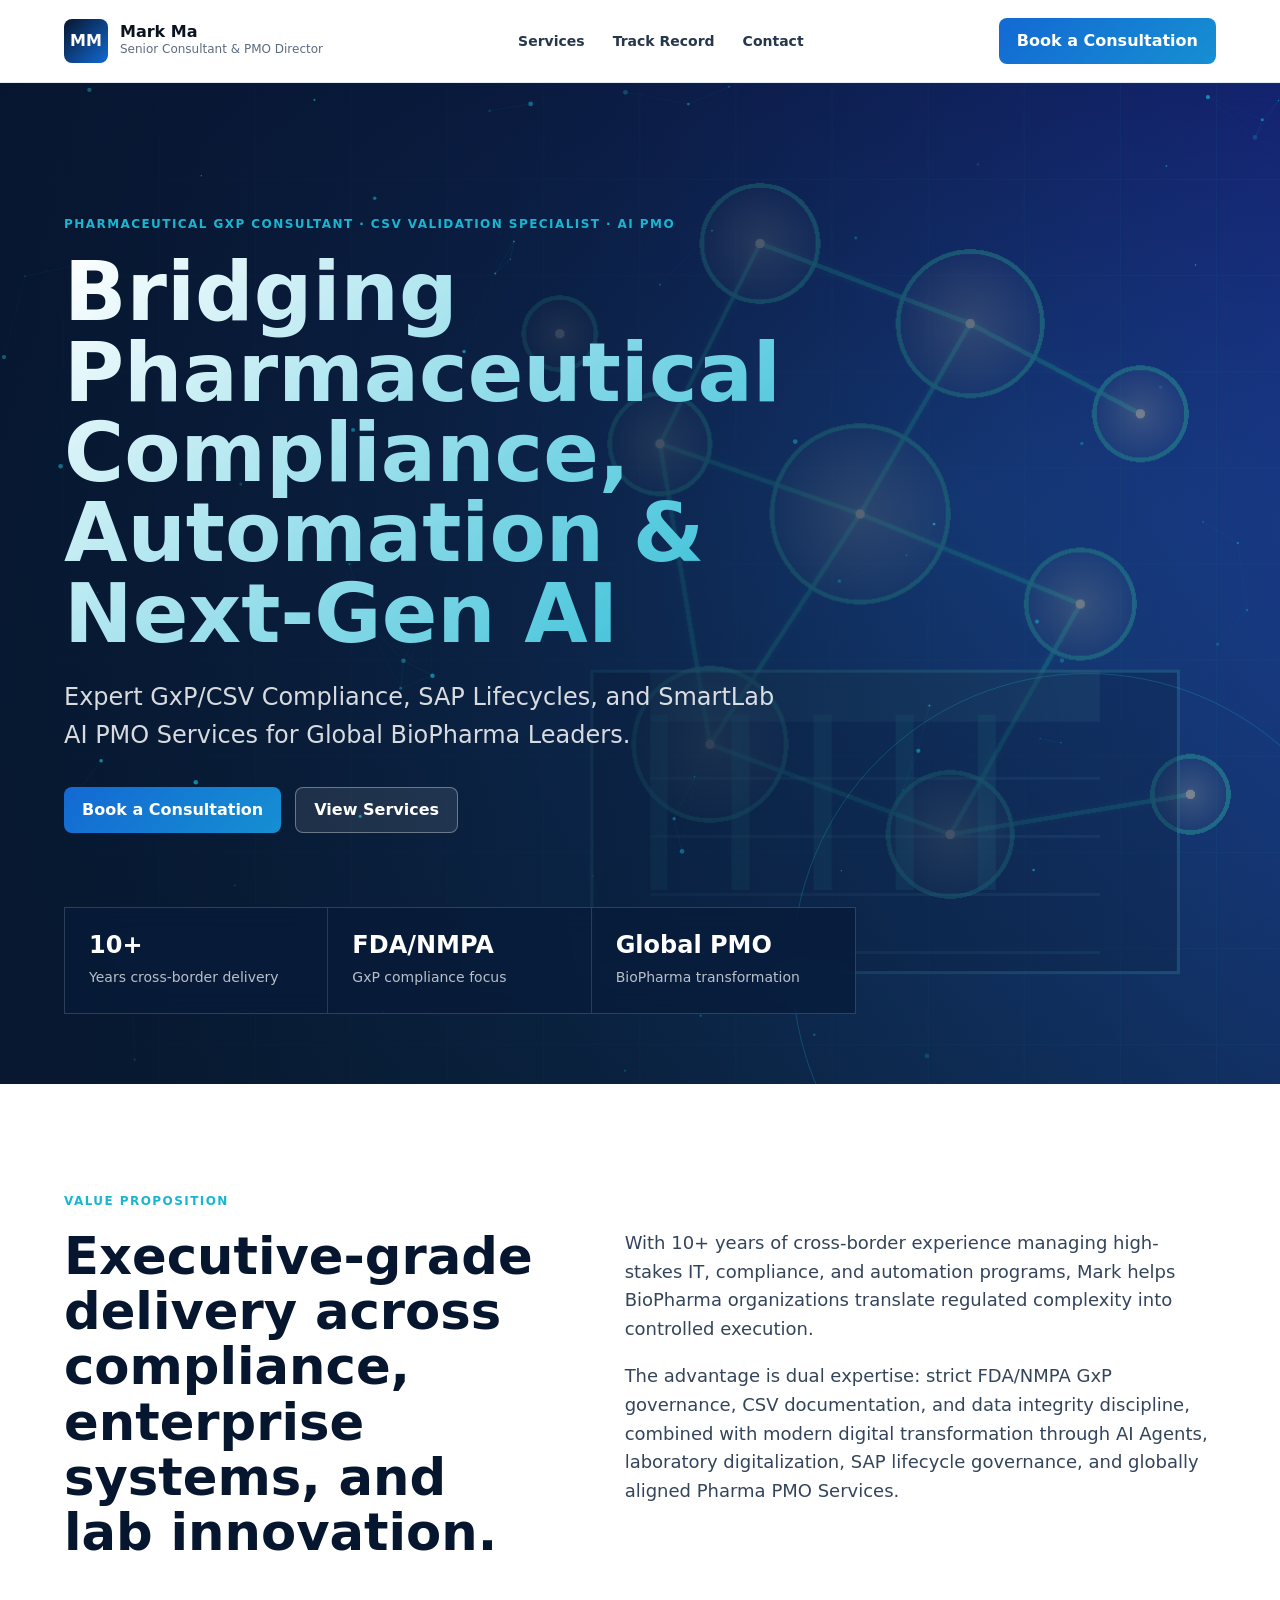
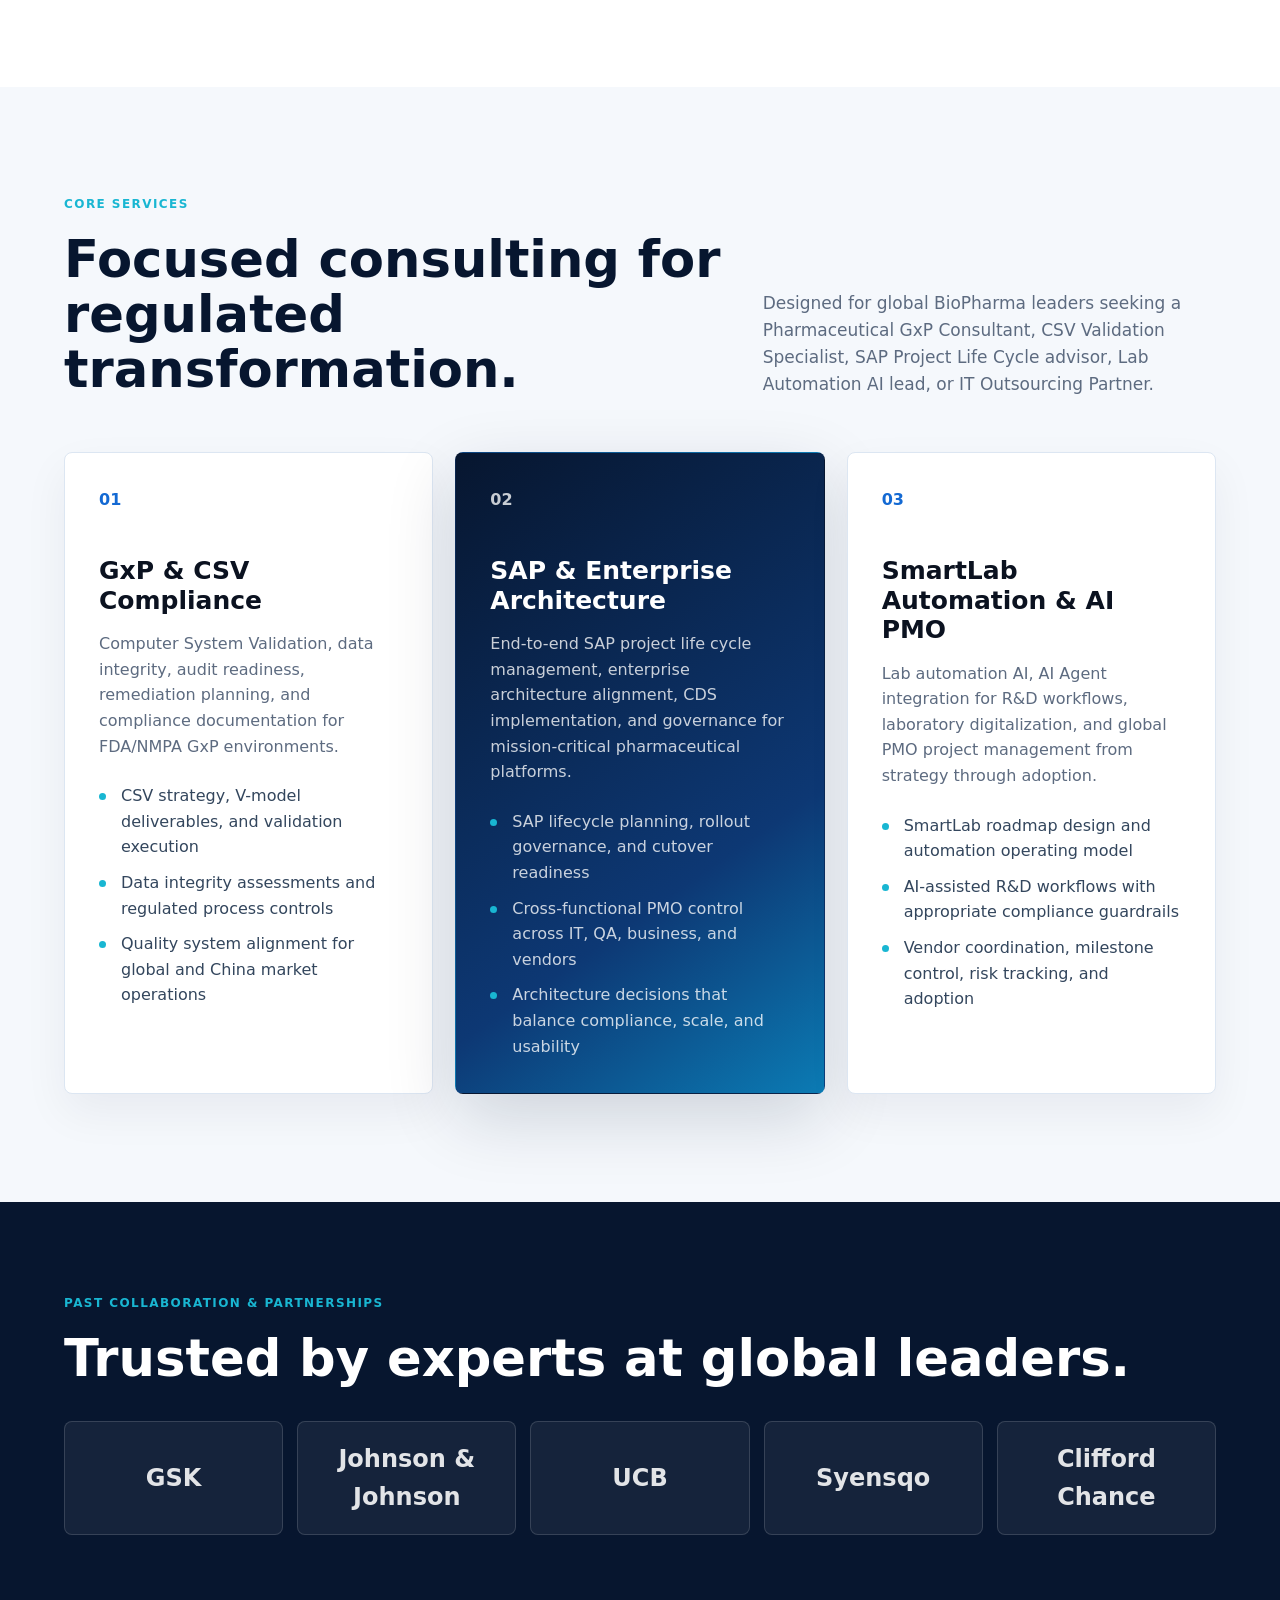
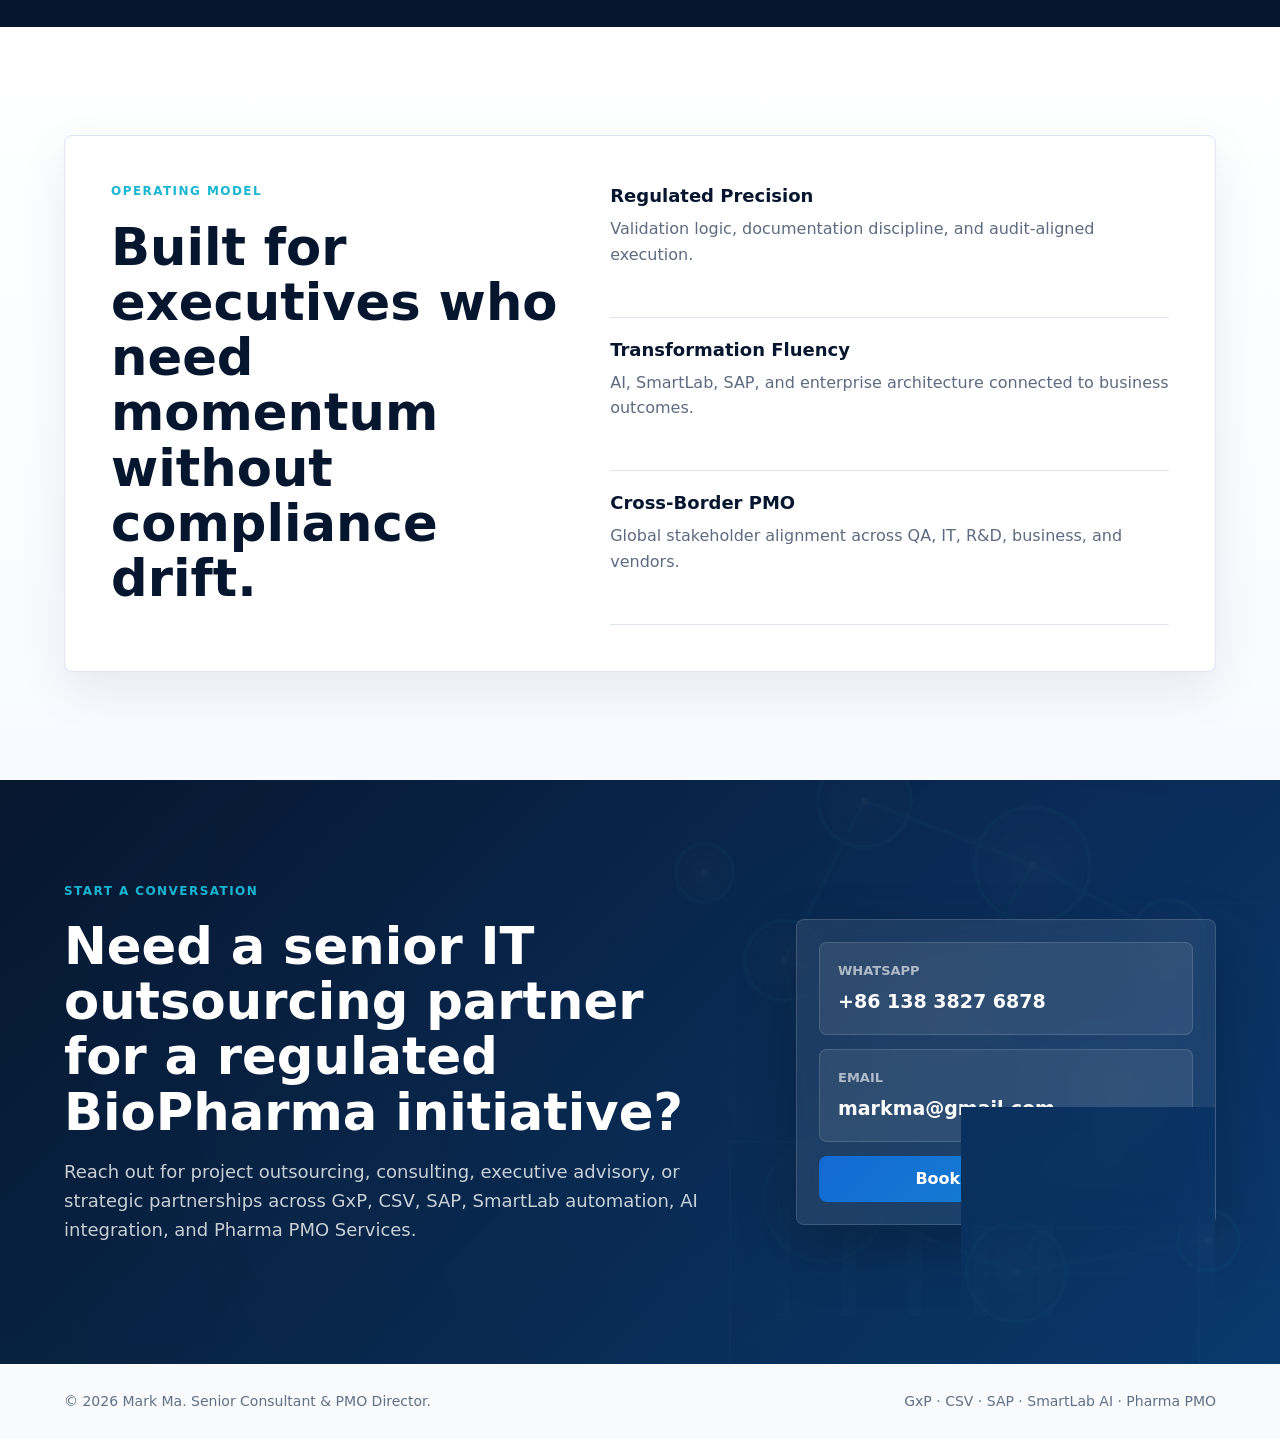
==== index.html @ 42991447 "Initial commit: Mark Ma portfolio site with animations and SEO" ====
<!doctype html>
<html lang="en">
  <head>
    <meta charset="utf-8" />
    <meta name="viewport" content="width=device-width, initial-scale=1" />
    <title>Senior Pharmaceutical GxP Consultant | CSV, SAP Lifecycle & Lab Automation AI PMO</title>
    <meta
      name="description"
      content="Premium consulting for global BioPharma leaders: Pharmaceutical GxP Consultant, CSV Validation Specialist, SAP Project Life Cycle, Lab Automation AI, Pharma PMO Services, and IT Outsourcing Partner."
    />
    <meta
      name="keywords"
      content="Pharmaceutical GxP Consultant, CSV Validation Specialist, SAP Project Life Cycle, Lab Automation AI, Pharma PMO Services, IT Outsourcing Partner, Computer System Validation, FDA GxP, NMPA GxP, SmartLab AI, SAP lifecycle management"
    />
    <meta name="author" content="Mark Ma" />
    <meta name="robots" content="index, follow, max-image-preview:large" />
    <meta property="og:type" content="website" />
    <meta property="og:title" content="Mark Ma | Senior Pharmaceutical GxP Consultant & PMO Director" />
    <meta
      property="og:description"
      content="Expert GxP/CSV Compliance, SAP Lifecycles, and SmartLab AI PMO Services for Global BioPharma Leaders."
    />
    <meta property="og:image" content="/assets/hero-lab.png" />
    <meta property="og:url" content="https://mark-ma-portfolio.vercel.app/" />
    <meta property="og:site_name" content="Mark Ma Consulting" />
    <meta property="og:locale" content="en_US" />
    <meta name="twitter:card" content="summary_large_image" />
    <meta name="twitter:title" content="Mark Ma | Senior Pharmaceutical GxP Consultant" />
    <meta name="twitter:description" content="Expert GxP/CSV Compliance, SAP Lifecycles, and SmartLab AI PMO Services." />
    <meta name="twitter:image" content="/assets/hero-lab.png" />
    <meta name="theme-color" content="#07162f" />
    <meta name="geo.region" content="CN-GD" />
    <meta name="geo.placename" content="Shenzhen" />
    <meta name="geo.position" content="22.5431;114.0579" />
    <meta name="ICBM" content="22.5431, 114.0579" />
    <link rel="canonical" href="https://mark-ma-portfolio.vercel.app/" />
    <link rel="stylesheet" href="/styles.css" />
    <script type="application/ld+json">
      {
        "@context": "https://schema.org",
        "@graph": [
          {
            "@type": "Person",
            "name": "Mark Ma",
            "jobTitle": "Senior Consultant & PMO Director",
            "email": "mailto:markma@gmail.com",
            "telephone": "+8613838276878",
            "address": {
              "@type": "PostalAddress",
              "addressLocality": "Shenzhen",
              "addressRegion": "Guangdong",
              "addressCountry": "CN"
            },
            "knowsAbout": [
              "Pharmaceutical GxP Consultant",
              "CSV Validation Specialist",
              "Computer System Validation",
              "SAP Project Life Cycle",
              "Lab Automation AI",
              "Pharma PMO Services",
              "IT Outsourcing Partner",
              "FDA GxP",
              "NMPA GxP"
            ]
          },
          {
            "@type": "ProfessionalService",
            "name": "Pharma GxP, CSV, SAP Lifecycle and SmartLab AI PMO Consulting",
            "description": "Senior consulting services for global BioPharma organizations requiring GxP/CSV compliance, SAP lifecycle management, laboratory digitalization, AI agent integration, and cross-border PMO delivery.",
            "areaServed": ["Global", "China", "United States", "Europe"],
            "serviceType": [
              "GxP & CSV Compliance",
              "SAP & Enterprise Architecture",
              "SmartLab Automation & AI PMO"
            ],
            "email": "mailto:markma@gmail.com",
            "telephone": "+8613838276878"
          },
          {
            "@type": "FAQPage",
            "mainEntity": [
              {
                "@type": "Question",
                "name": "What consulting services are available for pharmaceutical GxP and CSV projects?",
                "acceptedAnswer": {
                  "@type": "Answer",
                  "text": "Services include Computer System Validation, data integrity review, compliance audit readiness, FDA/NMPA GxP advisory, validation documentation, remediation planning, and PMO delivery."
                }
              },
              {
                "@type": "Question",
                "name": "Can SAP lifecycle and lab automation projects be managed together?",
                "acceptedAnswer": {
                  "@type": "Answer",
                  "text": "Yes. The consulting model connects SAP project life cycle governance, enterprise architecture, CDS implementation, SmartLab automation, AI agents, and global PMO controls."
                }
              }
            ]
          }
        ]
      }
    </script>
  </head>
  <body>
    <header class="site-header" aria-label="Primary navigation">
      <a class="brand" href="#top" aria-label="Mark Ma home">
        <span class="brand-mark">MM</span>
        <span>
          <strong>Mark Ma</strong>
          <small>Senior Consultant & PMO Director</small>
        </span>
      </a>
      <nav>
        <a href="#services">Services</a>
        <a href="#track-record">Track Record</a>
        <a href="#contact">Contact</a>
      </nav>
      <a class="header-cta" href="mailto:markma@gmail.com?subject=Consulting%20Inquiry">Book a Consultation</a>
    </header>

    <main id="top">
      <section class="hero">
        <div class="hero-bg" role="img" aria-label="Digital pharmaceutical compliance and smart lab command center"></div>
        <div class="hero-content">
          <p class="eyebrow">Pharmaceutical GxP Consultant · CSV Validation Specialist · AI PMO</p>
          <h1>Bridging Pharmaceutical Compliance, Automation & Next-Gen AI</h1>
          <p class="hero-subtitle">
            Expert GxP/CSV Compliance, SAP Lifecycles, and SmartLab AI PMO Services for Global BioPharma Leaders.
          </p>
          <div class="hero-actions" aria-label="Primary actions">
            <a class="button primary" href="mailto:markma@gmail.com?subject=Book%20a%20Consultation">Book a Consultation</a>
            <a class="button secondary" href="#services">View Services</a>
          </div>
          <div class="hero-metrics" aria-label="Experience highlights">
            <div><strong>10+</strong><span>Years cross-border delivery</span></div>
            <div><strong>FDA/NMPA</strong><span>GxP compliance focus</span></div>
            <div><strong>Global PMO</strong><span>BioPharma transformation</span></div>
          </div>
        </div>
      </section>

      <section class="section value-section" id="about">
        <div class="section-kicker">Value Proposition</div>
        <div class="split">
          <div>
            <h2>Executive-grade delivery across compliance, enterprise systems, and lab innovation.</h2>
          </div>
          <div class="value-copy">
            <p>
              With 10+ years of cross-border experience managing high-stakes IT, compliance, and automation programs,
              Mark helps BioPharma organizations translate regulated complexity into controlled execution.
            </p>
            <p>
              The advantage is dual expertise: strict FDA/NMPA GxP governance, CSV documentation, and data integrity
              discipline, combined with modern digital transformation through AI Agents, laboratory digitalization,
              SAP lifecycle governance, and globally aligned Pharma PMO Services.
            </p>
          </div>
        </div>
      </section>

      <section class="section services-section" id="services">
        <div class="section-heading">
          <div>
            <div class="section-kicker">Core Services</div>
            <h2>Focused consulting for regulated transformation.</h2>
          </div>
          <p>
            Designed for global BioPharma leaders seeking a Pharmaceutical GxP Consultant, CSV Validation Specialist,
            SAP Project Life Cycle advisor, Lab Automation AI lead, or IT Outsourcing Partner.
          </p>
        </div>
        <div class="service-grid">
          <article class="service-card">
            <span class="service-index">01</span>
            <h3>GxP & CSV Compliance</h3>
            <p>
              Computer System Validation, data integrity, audit readiness, remediation planning, and compliance
              documentation for FDA/NMPA GxP environments.
            </p>
            <ul>
              <li>CSV strategy, V-model deliverables, and validation execution</li>
              <li>Data integrity assessments and regulated process controls</li>
              <li>Quality system alignment for global and China market operations</li>
            </ul>
          </article>
          <article class="service-card accent">
            <span class="service-index">02</span>
            <h3>SAP & Enterprise Architecture</h3>
            <p>
              End-to-end SAP project life cycle management, enterprise architecture alignment, CDS implementation, and
              governance for mission-critical pharmaceutical platforms.
            </p>
            <ul>
              <li>SAP lifecycle planning, rollout governance, and cutover readiness</li>
              <li>Cross-functional PMO control across IT, QA, business, and vendors</li>
              <li>Architecture decisions that balance compliance, scale, and usability</li>
            </ul>
          </article>
          <article class="service-card">
            <span class="service-index">03</span>
            <h3>SmartLab Automation & AI PMO</h3>
            <p>
              Lab automation AI, AI Agent integration for R&D workflows, laboratory digitalization, and global PMO
              project management from strategy through adoption.
            </p>
            <ul>
              <li>SmartLab roadmap design and automation operating model</li>
              <li>AI-assisted R&D workflows with appropriate compliance guardrails</li>
              <li>Vendor coordination, milestone control, risk tracking, and adoption</li>
            </ul>
          </article>
        </div>
      </section>

      <section class="trust-band" id="track-record" aria-label="Past collaboration and partnerships">
        <div class="section-kicker">Past Collaboration & Partnerships</div>
        <h2>Trusted by experts at global leaders.</h2>
        <div class="logo-grid">
          <div class="logo-tile">GSK</div>
          <div class="logo-tile">Johnson & Johnson</div>
          <div class="logo-tile">UCB</div>
          <div class="logo-tile">Syensqo</div>
          <div class="logo-tile">Clifford Chance</div>
        </div>
      </section>

      <section class="section insight-section" aria-label="Consulting model">
        <div class="insight-panel">
          <div>
            <div class="section-kicker">Operating Model</div>
            <h2>Built for executives who need momentum without compliance drift.</h2>
          </div>
          <div class="insight-grid">
            <div>
              <strong>Regulated Precision</strong>
              <span>Validation logic, documentation discipline, and audit-aligned execution.</span>
            </div>
            <div>
              <strong>Transformation Fluency</strong>
              <span>AI, SmartLab, SAP, and enterprise architecture connected to business outcomes.</span>
            </div>
            <div>
              <strong>Cross-Border PMO</strong>
              <span>Global stakeholder alignment across QA, IT, R&D, business, and vendors.</span>
            </div>
          </div>
        </div>
      </section>

      <section class="contact-section" id="contact">
        <div>
          <div class="section-kicker">Start a Conversation</div>
          <h2>Need a senior IT outsourcing partner for a regulated BioPharma initiative?</h2>
          <p>
            Reach out for project outsourcing, consulting, executive advisory, or strategic partnerships across GxP,
            CSV, SAP, SmartLab automation, AI integration, and Pharma PMO Services.
          </p>
        </div>
        <div class="contact-card">
          <a href="https://wa.me/8613838276878" target="_blank" rel="noreferrer">
            <span>WhatsApp</span>
            <strong>+86 138 3827 6878</strong>
          </a>
          <a href="mailto:markma@gmail.com">
            <span>Email</span>
            <strong>markma@gmail.com</strong>
          </a>
          <a class="button primary full" href="mailto:markma@gmail.com?subject=BioPharma%20Consulting%20Inquiry">
            Book a Consultation
          </a>
        </div>
      </section>
    </main>

    <footer>
      <span>© 2026 Mark Ma. Senior Consultant & PMO Director.</span>
      <span>GxP · CSV · SAP · SmartLab AI · Pharma PMO</span>
    </footer>
    <script>
      // Particle effect for hero section
      const hero = document.querySelector('.hero');
      if (hero) {
        const canvas = document.createElement('canvas');
        canvas.style.cssText = 'position:absolute;top:0;left:0;width:100%;height:100%;pointer-events:none;z-index:0;';
        hero.appendChild(canvas);
        const ctx = canvas.getContext('2d');
        let particles = [];
        
        function resize() {
          canvas.width = hero.offsetWidth;
          canvas.height = hero.offsetHeight;
        }
        resize();
        window.addEventListener('resize', resize);
        
        class Particle {
          constructor() {
            this.reset();
          }
          reset() {
            this.x = Math.random() * canvas.width;
            this.y = Math.random() * canvas.height;
            this.size = Math.random() * 2 + 0.5;
            this.speedX = (Math.random() - 0.5) * 0.5;
            this.speedY = (Math.random() - 0.5) * 0.5;
            this.opacity = Math.random() * 0.5 + 0.2;
          }
          update() {
            this.x += this.speedX;
            this.y += this.speedY;
            if (this.x < 0 || this.x > canvas.width) this.speedX *= -1;
            if (this.y < 0 || this.y > canvas.height) this.speedY *= -1;
          }
          draw() {
            ctx.beginPath();
            ctx.arc(this.x, this.y, this.size, 0, Math.PI * 2);
            ctx.fillStyle = `rgba(25, 182, 210, ${this.opacity})`;
            ctx.fill();
          }
        }
        
        for (let i = 0; i < 80; i++) {
          particles.push(new Particle());
        }
        
        function animate() {
          ctx.clearRect(0, 0, canvas.width, canvas.height);
          particles.forEach(p => {
            p.update();
            p.draw();
          });
          // Draw connections
          for (let i = 0; i < particles.length; i++) {
            for (let j = i + 1; j < particles.length; j++) {
              const dx = particles[i].x - particles[j].x;
              const dy = particles[i].y - particles[j].y;
              const dist = Math.sqrt(dx * dx + dy * dy);
              if (dist < 120) {
                ctx.beginPath();
                ctx.moveTo(particles[i].x, particles[i].y);
                ctx.lineTo(particles[j].x, particles[j].y);
                ctx.strokeStyle = `rgba(25, 182, 210, ${0.1 * (1 - dist / 120)})`;
                ctx.stroke();
              }
            }
          }
          requestAnimationFrame(animate);
        }
        animate();
      }
      
      // Scroll animations
      const observerOptions = { threshold: 0.1 };
      const observer = new IntersectionObserver((entries) => {
        entries.forEach(entry => {
          if (entry.isIntersecting) {
            entry.target.style.opacity = '1';
            entry.target.style.transform = 'translateY(0)';
          }
        });
      }, observerOptions);
      
      document.querySelectorAll('.service-card, .logo-tile, .insight-panel').forEach(el => {
        el.style.opacity = '0';
        el.style.transform = 'translateY(30px)';
        el.style.transition = 'all 0.6s ease-out';
        observer.observe(el);
      });
    </script>
  </body>
</html>
---- styles.css ----
:root {
  --navy: #07162f;
  --navy-2: #0b2144;
  --medical: #1369d3;
  --cyan: #19b6d2;
  --ink: #0b1220;
  --muted: #5d6b80;
  --line: #dce6f2;
  --soft: #f5f8fc;
  --white: #ffffff;
  --shadow: 0 24px 70px rgba(7, 22, 47, 0.16);
  --glow: 0 0 40px rgba(25, 182, 210, 0.3);
}

* {
  box-sizing: border-box;
}

html {
  scroll-behavior: smooth;
}

body {
  margin: 0;
  color: var(--ink);
  background: var(--white);
  font-family: Inter, ui-sans-serif, system-ui, -apple-system, BlinkMacSystemFont, "Segoe UI", sans-serif;
  line-height: 1.6;
}

a {
  color: inherit;
  text-decoration: none;
}

/* Animations */
@keyframes fadeInUp {
  from {
    opacity: 0;
    transform: translateY(30px);
  }
  to {
    opacity: 1;
    transform: translateY(0);
  }
}

@keyframes fadeIn {
  from { opacity: 0; }
  to { opacity: 1; }
}

@keyframes slideInLeft {
  from {
    opacity: 0;
    transform: translateX(-50px);
  }
  to {
    opacity: 1;
    transform: translateX(0);
  }
}

@keyframes pulse {
  0%, 100% { transform: scale(1); }
  50% { transform: scale(1.05); }
}

@keyframes glow {
  0%, 100% { box-shadow: 0 0 20px rgba(25, 182, 210, 0.3); }
  50% { box-shadow: 0 0 40px rgba(25, 182, 210, 0.6); }
}

@keyframes float {
  0%, 100% { transform: translateY(0); }
  50% { transform: translateY(-10px); }
}

@keyframes gradientShift {
  0% { background-position: 0% 50%; }
  50% { background-position: 100% 50%; }
  100% { background-position: 0% 50%; }
}

.site-header {
  position: sticky;
  top: 0;
  z-index: 10;
  display: flex;
  align-items: center;
  justify-content: space-between;
  gap: 28px;
  padding: 18px clamp(20px, 5vw, 72px);
  background: rgba(255, 255, 255, 0.92);
  border-bottom: 1px solid rgba(220, 230, 242, 0.8);
  backdrop-filter: blur(18px);
  animation: fadeIn 0.6s ease-out;
}

.brand {
  display: flex;
  align-items: center;
  gap: 12px;
  min-width: 240px;
}

.brand-mark {
  display: grid;
  width: 44px;
  height: 44px;
  place-items: center;
  border-radius: 8px;
  color: var(--white);
  background: linear-gradient(135deg, var(--navy), var(--medical));
  font-weight: 800;
  letter-spacing: 0;
}

.brand strong,
.brand small {
  display: block;
}

.brand strong {
  line-height: 1.1;
}

.brand small {
  color: var(--muted);
  font-size: 12px;
}

nav {
  display: flex;
  align-items: center;
  gap: 28px;
  color: #26364c;
  font-size: 14px;
  font-weight: 650;
}

.header-cta,
.button {
  display: inline-flex;
  align-items: center;
  justify-content: center;
  min-height: 46px;
  border-radius: 8px;
  padding: 0 18px;
  font-weight: 750;
  line-height: 1;
}

.header-cta,
.button.primary {
  color: var(--white);
  background: linear-gradient(135deg, var(--medical), var(--cyan));
  background-size: 200% 200%;
  animation: gradientShift 3s ease infinite, glow 2s ease-in-out infinite;
  transition: all 0.3s ease;
}

.header-cta:hover,
.button.primary:hover {
  transform: translateY(-2px);
  box-shadow: 0 20px 40px rgba(19, 105, 211, 0.4);
}

.button.secondary {
  color: var(--white);
  border: 1px solid rgba(255, 255, 255, 0.34);
  background: rgba(255, 255, 255, 0.09);
}

.hero {
  position: relative;
  min-height: 760px;
  overflow: hidden;
  color: var(--white);
  background: var(--navy);
}

.hero-bg {
  position: absolute;
  inset: 0;
  background:
    linear-gradient(90deg, rgba(7, 22, 47, 0.95) 0%, rgba(7, 22, 47, 0.78) 46%, rgba(7, 22, 47, 0.48) 100%),
    url("/assets/hero-lab.png") center right / cover no-repeat;
}

.hero::after {
  position: absolute;
  right: -8%;
  bottom: -18%;
  width: 46vw;
  height: 46vw;
  min-width: 480px;
  min-height: 480px;
  content: "";
  border: 1px solid rgba(25, 182, 210, 0.26);
  border-radius: 999px;
  animation: pulse 4s ease-in-out infinite;
}

.hero-content {
  position: relative;
  z-index: 1;
  max-width: 920px;
  padding: 132px clamp(20px, 5vw, 72px) 70px;
  animation: fadeInUp 1s ease-out;
}

.hero h1 {
  background: linear-gradient(135deg, var(--white), var(--cyan));
  -webkit-background-clip: text;
  -webkit-text-fill-color: transparent;
  background-clip: text;
  animation: fadeInUp 1.2s ease-out;
}

.hero-subtitle {
  animation: fadeInUp 1.4s ease-out;
}

.hero-actions {
  animation: fadeInUp 1.6s ease-out;
}

.eyebrow,
.section-kicker {
  margin: 0 0 18px;
  color: var(--cyan);
  font-size: 12px;
  font-weight: 850;
  letter-spacing: 0.12em;
  text-transform: uppercase;
}

h1,
h2,
h3,
p {
  margin-top: 0;
}

h1 {
  max-width: 850px;
  margin-bottom: 24px;
  font-size: clamp(44px, 7vw, 82px);
  line-height: 0.98;
  letter-spacing: 0;
}

.hero-subtitle {
  max-width: 720px;
  margin-bottom: 32px;
  color: rgba(255, 255, 255, 0.84);
  font-size: clamp(18px, 2vw, 24px);
}

.hero-actions {
  display: flex;
  flex-wrap: wrap;
  gap: 14px;
  margin-bottom: 74px;
}

.hero-metrics {
  display: grid;
  max-width: 900px;
  grid-template-columns: repeat(3, minmax(0, 1fr));
  border: 1px solid rgba(255, 255, 255, 0.16);
  background: rgba(8, 27, 58, 0.72);
  backdrop-filter: blur(14px);
}

.hero-metrics div {
  padding: 24px;
  border-right: 1px solid rgba(255, 255, 255, 0.14);
}

.hero-metrics div:last-child {
  border-right: 0;
}

.hero-metrics strong {
  display: block;
  color: var(--white);
  font-size: 24px;
  line-height: 1.1;
}

.hero-metrics span {
  display: block;
  margin-top: 8px;
  color: rgba(255, 255, 255, 0.72);
  font-size: 14px;
}

.section {
  padding: 108px clamp(20px, 5vw, 72px);
}

.split {
  display: grid;
  grid-template-columns: minmax(0, 0.9fr) minmax(0, 1.1fr);
  gap: clamp(36px, 6vw, 96px);
  align-items: start;
}

h2 {
  margin-bottom: 18px;
  color: var(--navy);
  font-size: clamp(32px, 4vw, 54px);
  line-height: 1.08;
  letter-spacing: 0;
}

.value-copy {
  color: #34445a;
  font-size: 18px;
}

.services-section {
  background: var(--soft);
}

.section-heading {
  display: grid;
  grid-template-columns: minmax(0, 0.95fr) minmax(280px, 0.65fr);
  gap: 36px;
  align-items: end;
  margin-bottom: 36px;
}

.section-heading p {
  color: var(--muted);
  font-size: 17px;
}

.service-grid {
  display: grid;
  grid-template-columns: repeat(3, minmax(0, 1fr));
  gap: 22px;
}

.service-card {
  min-height: 458px;
  padding: 34px;
  border: 1px solid var(--line);
  border-radius: 8px;
  background: var(--white);
  box-shadow: 0 18px 45px rgba(7, 22, 47, 0.06);
  transition: all 0.3s ease;
}

.service-card:hover {
  transform: translateY(-8px);
  box-shadow: 0 24px 60px rgba(7, 22, 47, 0.12);
}

.service-card.accent {
  color: var(--white);
  border-color: transparent;
  background: linear-gradient(145deg, var(--navy), #0d3874 66%, #0b7bb4);
  box-shadow: var(--shadow);
}

.service-card.accent:hover {
  box-shadow: 0 30px 70px rgba(7, 22, 47, 0.2);
}

.service-index {
  display: block;
  margin-bottom: 44px;
  color: var(--medical);
  font-weight: 850;
}

.service-card.accent .service-index,
.service-card.accent p,
.service-card.accent li {
  color: rgba(255, 255, 255, 0.78);
}

.service-card h3 {
  margin-bottom: 16px;
  color: inherit;
  font-size: 25px;
  line-height: 1.18;
}

.service-card p {
  color: var(--muted);
}

.service-card ul {
  display: grid;
  gap: 10px;
  margin: 24px 0 0;
  padding: 0;
  color: #33465d;
  list-style: none;
}

.service-card li {
  position: relative;
  padding-left: 22px;
}

.service-card li::before {
  position: absolute;
  top: 10px;
  left: 0;
  width: 7px;
  height: 7px;
  content: "";
  border-radius: 99px;
  background: var(--cyan);
}

.trust-band {
  padding: 92px clamp(20px, 5vw, 72px);
  color: var(--white);
  background: var(--navy);
}

.trust-band h2 {
  color: var(--white);
}

.logo-grid {
  display: grid;
  grid-template-columns: repeat(5, minmax(0, 1fr));
  gap: 14px;
  margin-top: 34px;
}

.logo-tile {
  display: grid;
  min-height: 102px;
  place-items: center;
  padding: 18px;
  border: 1px solid rgba(255, 255, 255, 0.14);
  border-radius: 8px;
  color: rgba(255, 255, 255, 0.88);
  background: rgba(255, 255, 255, 0.06);
  font-size: clamp(18px, 2vw, 24px);
  font-weight: 850;
  text-align: center;
  transition: all 0.3s ease;
}

.logo-tile:hover {
  background: rgba(255, 255, 255, 0.12);
  transform: translateY(-4px);
}

.insight-section {
  background: linear-gradient(180deg, #ffffff, #f7fbff);
}

.insight-panel {
  display: grid;
  grid-template-columns: minmax(0, 0.9fr) minmax(0, 1.1fr);
  gap: 42px;
  padding: 46px;
  border: 1px solid var(--line);
  border-radius: 8px;
  background: var(--white);
  box-shadow: 0 18px 50px rgba(7, 22, 47, 0.08);
}

.insight-grid {
  display: grid;
  gap: 18px;
}

.insight-grid div {
  padding-bottom: 18px;
  border-bottom: 1px solid var(--line);
}

.insight-grid strong,
.insight-grid span {
  display: block;
}

.insight-grid strong {
  color: var(--navy);
  font-size: 18px;
}

.insight-grid span {
  margin-top: 5px;
  color: var(--muted);
}

.contact-section {
  display: grid;
  grid-template-columns: minmax(0, 1fr) 420px;
  gap: 54px;
  align-items: center;
  padding: 102px clamp(20px, 5vw, 72px);
  color: var(--white);
  background:
    linear-gradient(135deg, rgba(7, 22, 47, 0.96), rgba(9, 55, 105, 0.94)),
    url("/assets/hero-lab.png") center / cover no-repeat;
}

.contact-section h2 {
  color: var(--white);
}

.contact-section p {
  max-width: 760px;
  color: rgba(255, 255, 255, 0.78);
  font-size: 18px;
}

.contact-card {
  display: grid;
  gap: 14px;
  padding: 22px;
  border: 1px solid rgba(255, 255, 255, 0.14);
  border-radius: 8px;
  background: rgba(255, 255, 255, 0.08);
  box-shadow: 0 24px 60px rgba(0, 0, 0, 0.24);
  backdrop-filter: blur(16px);
  transition: all 0.3s ease;
}

.contact-card:hover {
  transform: translateY(-4px);
  box-shadow: 0 30px 70px rgba(0, 0, 0, 0.3);
}

.contact-card a:not(.button) {
  display: grid;
  gap: 4px;
  padding: 18px;
  border: 1px solid rgba(255, 255, 255, 0.14);
  border-radius: 8px;
  background: rgba(255, 255, 255, 0.08);
}

.contact-card span {
  color: rgba(255, 255, 255, 0.62);
  font-size: 13px;
  font-weight: 750;
  text-transform: uppercase;
}

.contact-card strong {
  font-size: 19px;
  overflow-wrap: anywhere;
}

.full {
  width: 100%;
}

footer {
  display: flex;
  justify-content: space-between;
  gap: 20px;
  padding: 26px clamp(20px, 5vw, 72px);
  color: #607086;
  background: #f8fafc;
  font-size: 14px;
}

@media (max-width: 980px) {
  .site-header {
    align-items: flex-start;
    flex-direction: column;
    gap: 16px;
  }

  nav {
    width: 100%;
    justify-content: space-between;
  }

  .header-cta {
    width: 100%;
  }

  .hero {
    min-height: auto;
  }

  .hero-content {
    padding-top: 86px;
  }

  .hero-metrics,
  .split,
  .section-heading,
  .service-grid,
  .insight-panel,
  .contact-section {
    grid-template-columns: 1fr;
  }

  .hero-metrics div {
    border-right: 0;
    border-bottom: 1px solid rgba(255, 255, 255, 0.14);
  }

  .hero-metrics div:last-child {
    border-bottom: 0;
  }

  .logo-grid {
    grid-template-columns: repeat(2, minmax(0, 1fr));
  }

  .contact-section {
    gap: 28px;
  }
}

@media (max-width: 640px) {
  nav {
    flex-wrap: wrap;
    gap: 14px;
    justify-content: flex-start;
  }

  h1 {
    font-size: 42px;
  }

  .section,
  .trust-band,
  .contact-section {
    padding-top: 72px;
    padding-bottom: 72px;
  }

  .service-card,
  .insight-panel {
    padding: 24px;
  }

  .logo-grid {
    grid-template-columns: 1fr;
  }

  footer {
    flex-direction: column;
  }
}
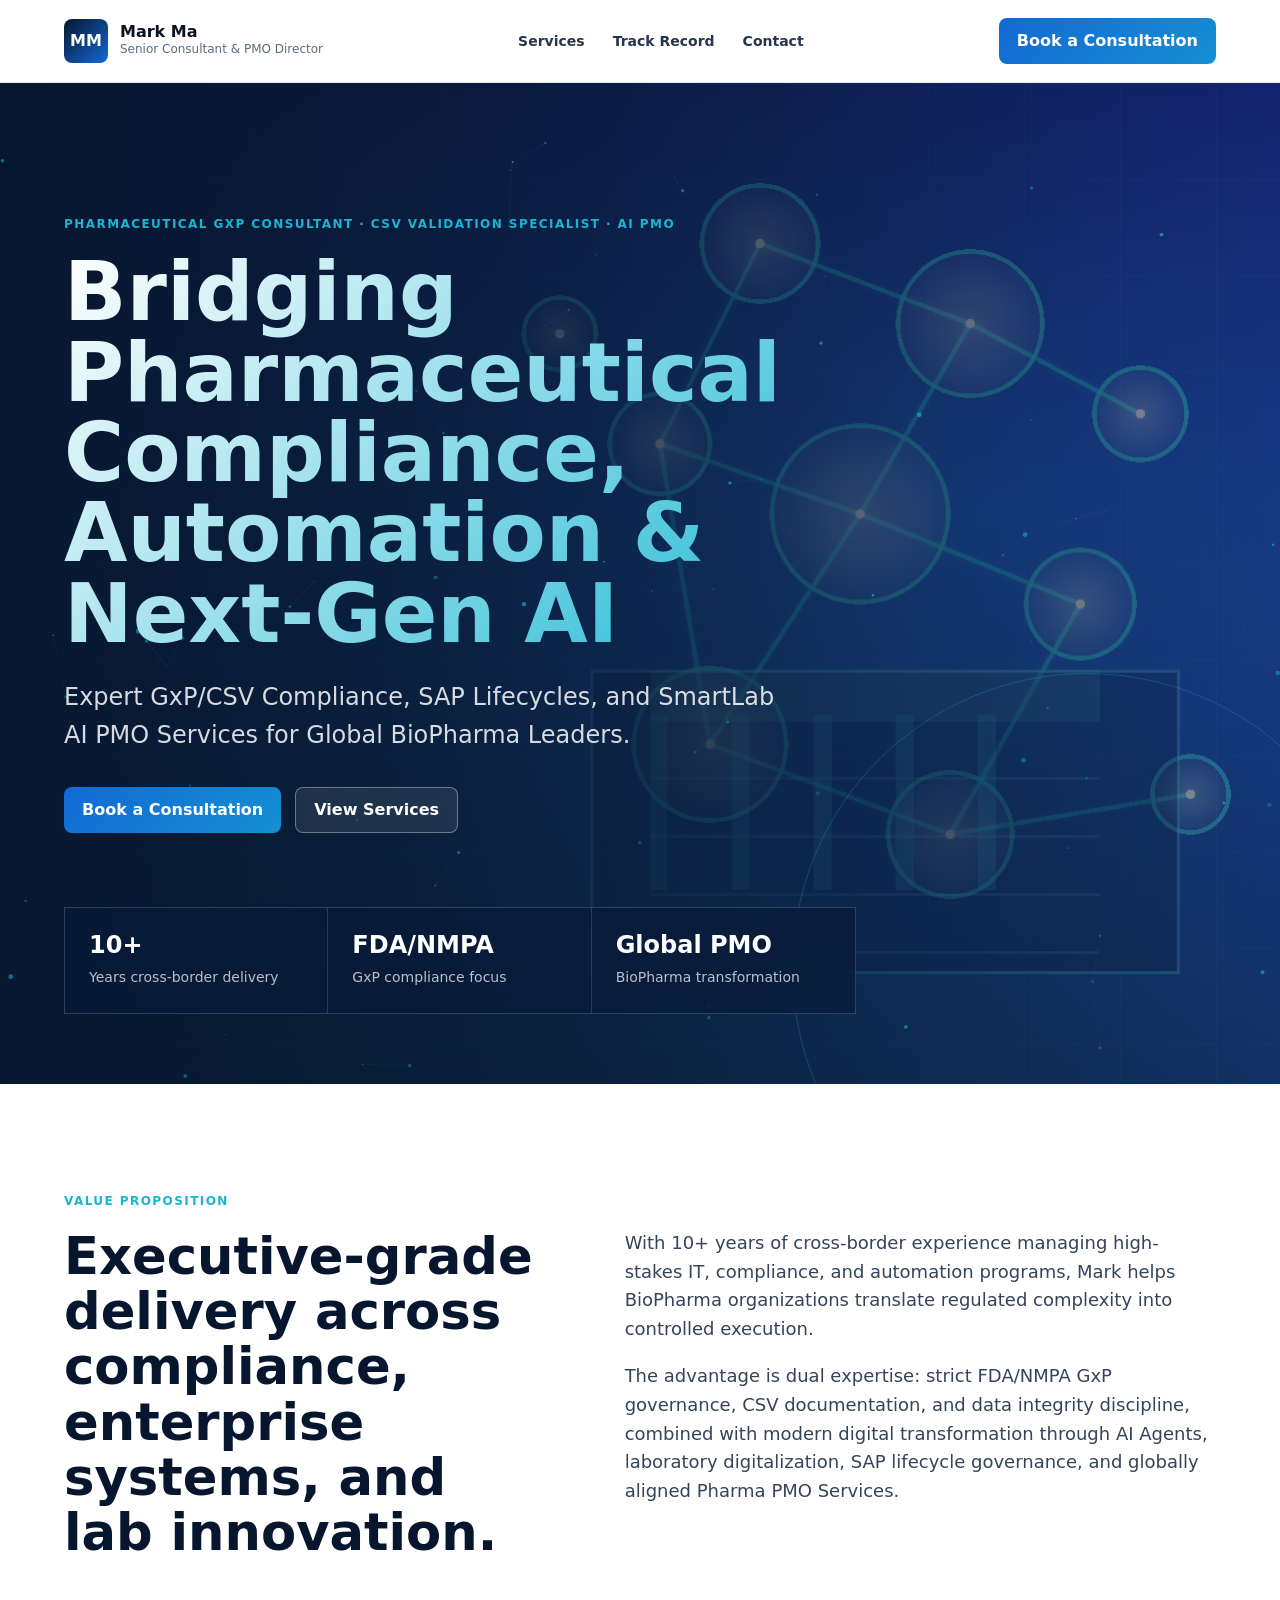
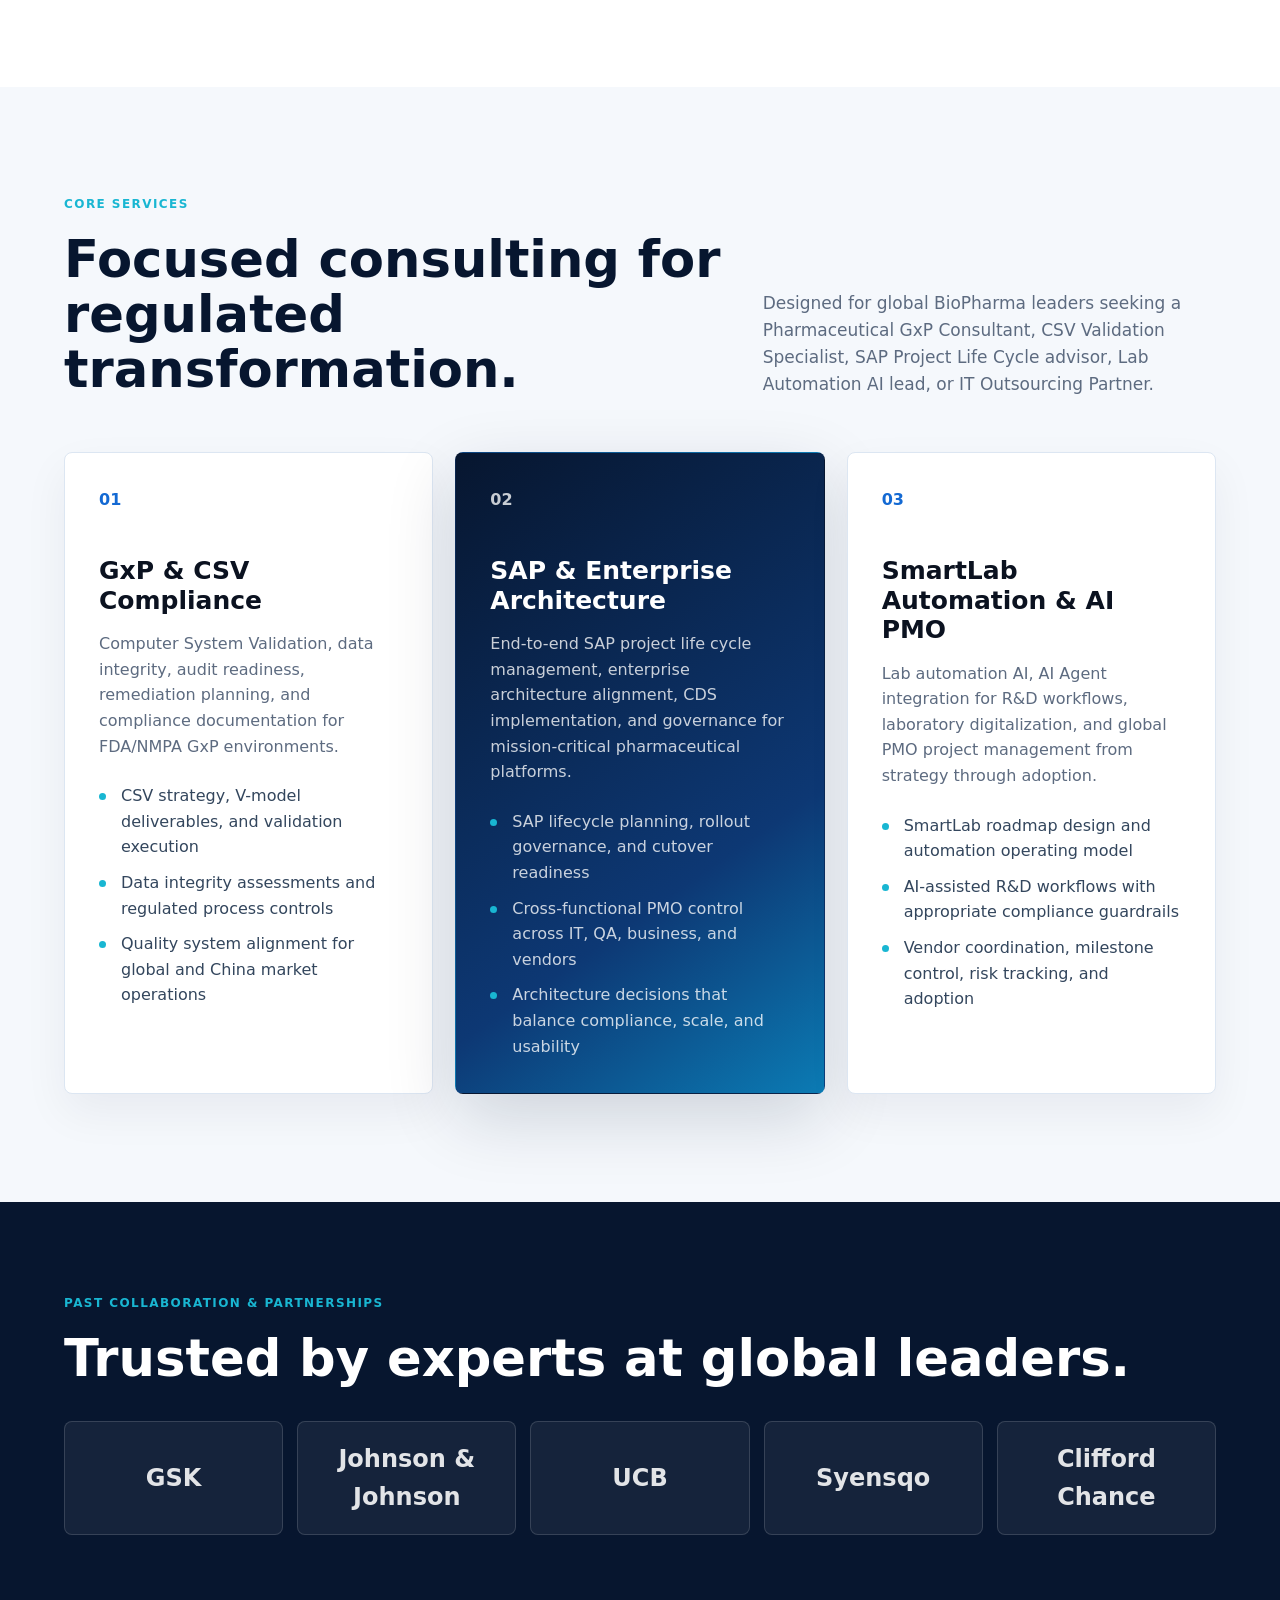
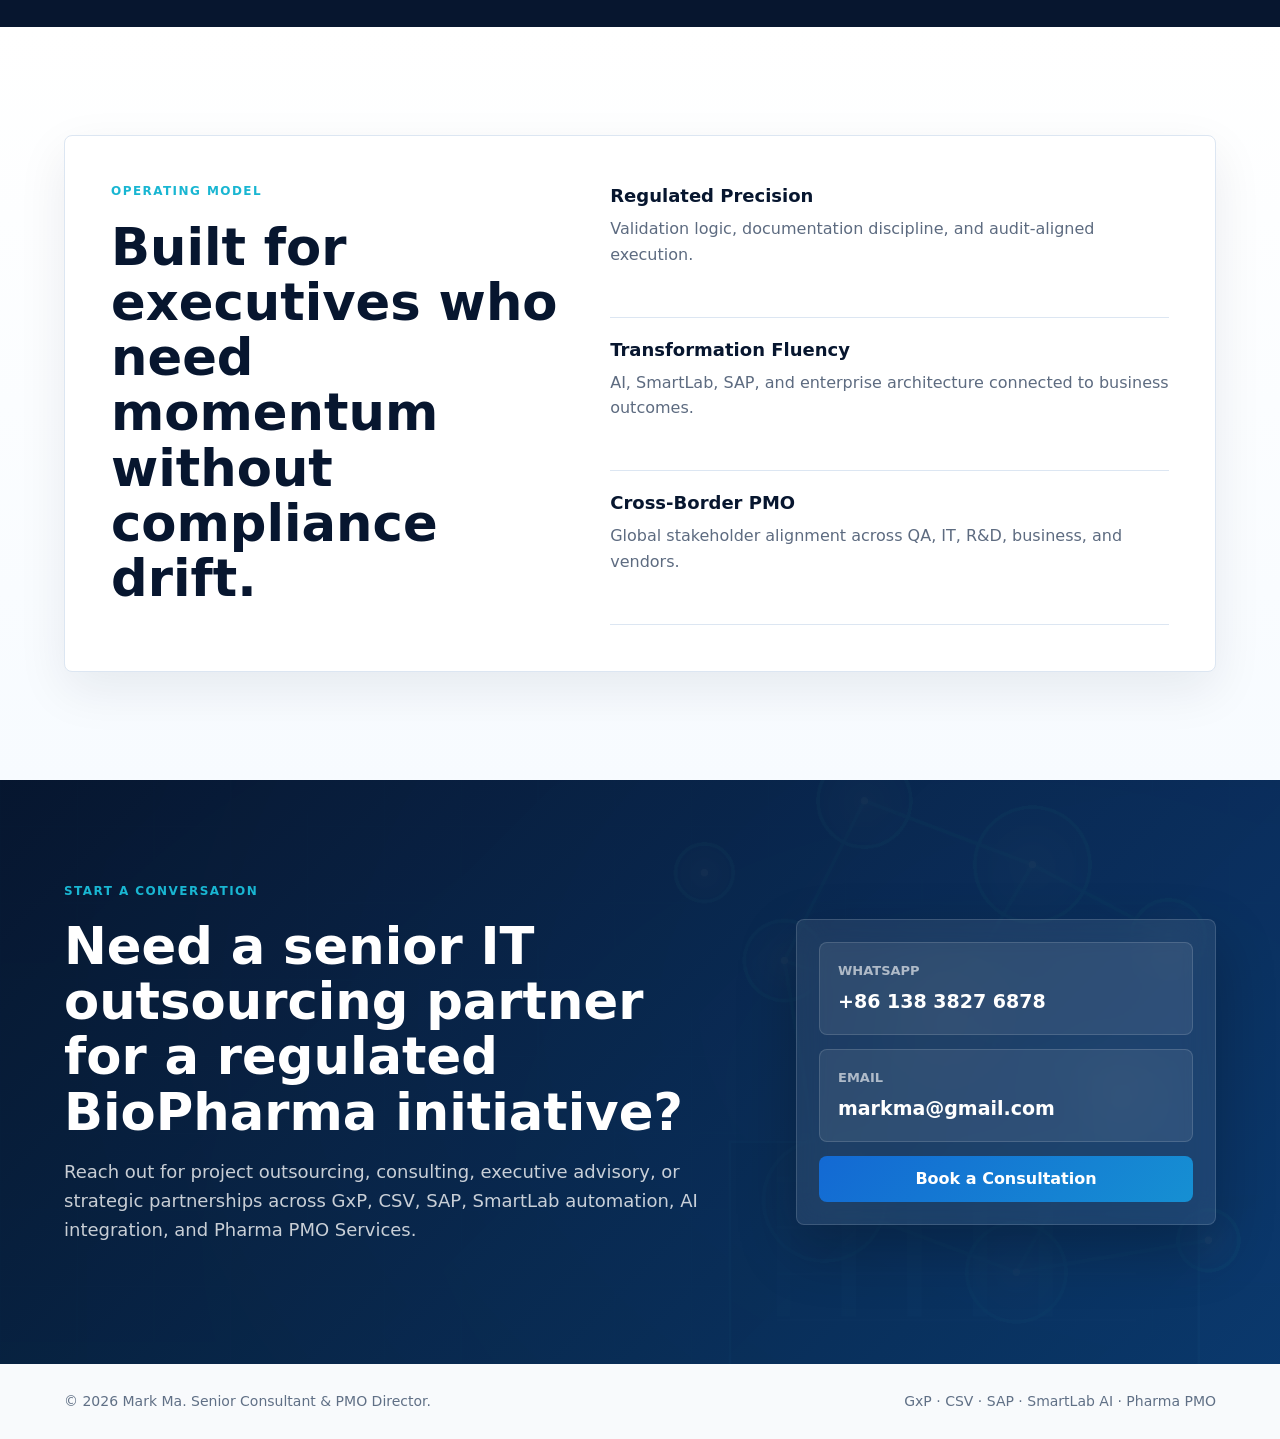
==== commit 1b9749df: "Update canonical and OG URLs to mark-ma.vercel.app" ====
--- a/index.html
+++ b/index.html
@@ -21,7 +21,7 @@
       content="Expert GxP/CSV Compliance, SAP Lifecycles, and SmartLab AI PMO Services for Global BioPharma Leaders."
     />
     <meta property="og:image" content="/assets/hero-lab.png" />
-    <meta property="og:url" content="https://mark-ma-portfolio.vercel.app/" />
+    <meta property="og:url" content="https://mark-ma.vercel.app/" />
     <meta property="og:site_name" content="Mark Ma Consulting" />
     <meta property="og:locale" content="en_US" />
     <meta name="twitter:card" content="summary_large_image" />
@@ -33,7 +33,7 @@
     <meta name="geo.placename" content="Shenzhen" />
     <meta name="geo.position" content="22.5431;114.0579" />
     <meta name="ICBM" content="22.5431, 114.0579" />
-    <link rel="canonical" href="https://mark-ma-portfolio.vercel.app/" />
+    <link rel="canonical" href="https://mark-ma.vercel.app/" />
     <link rel="stylesheet" href="/styles.css" />
     <script type="application/ld+json">
       {
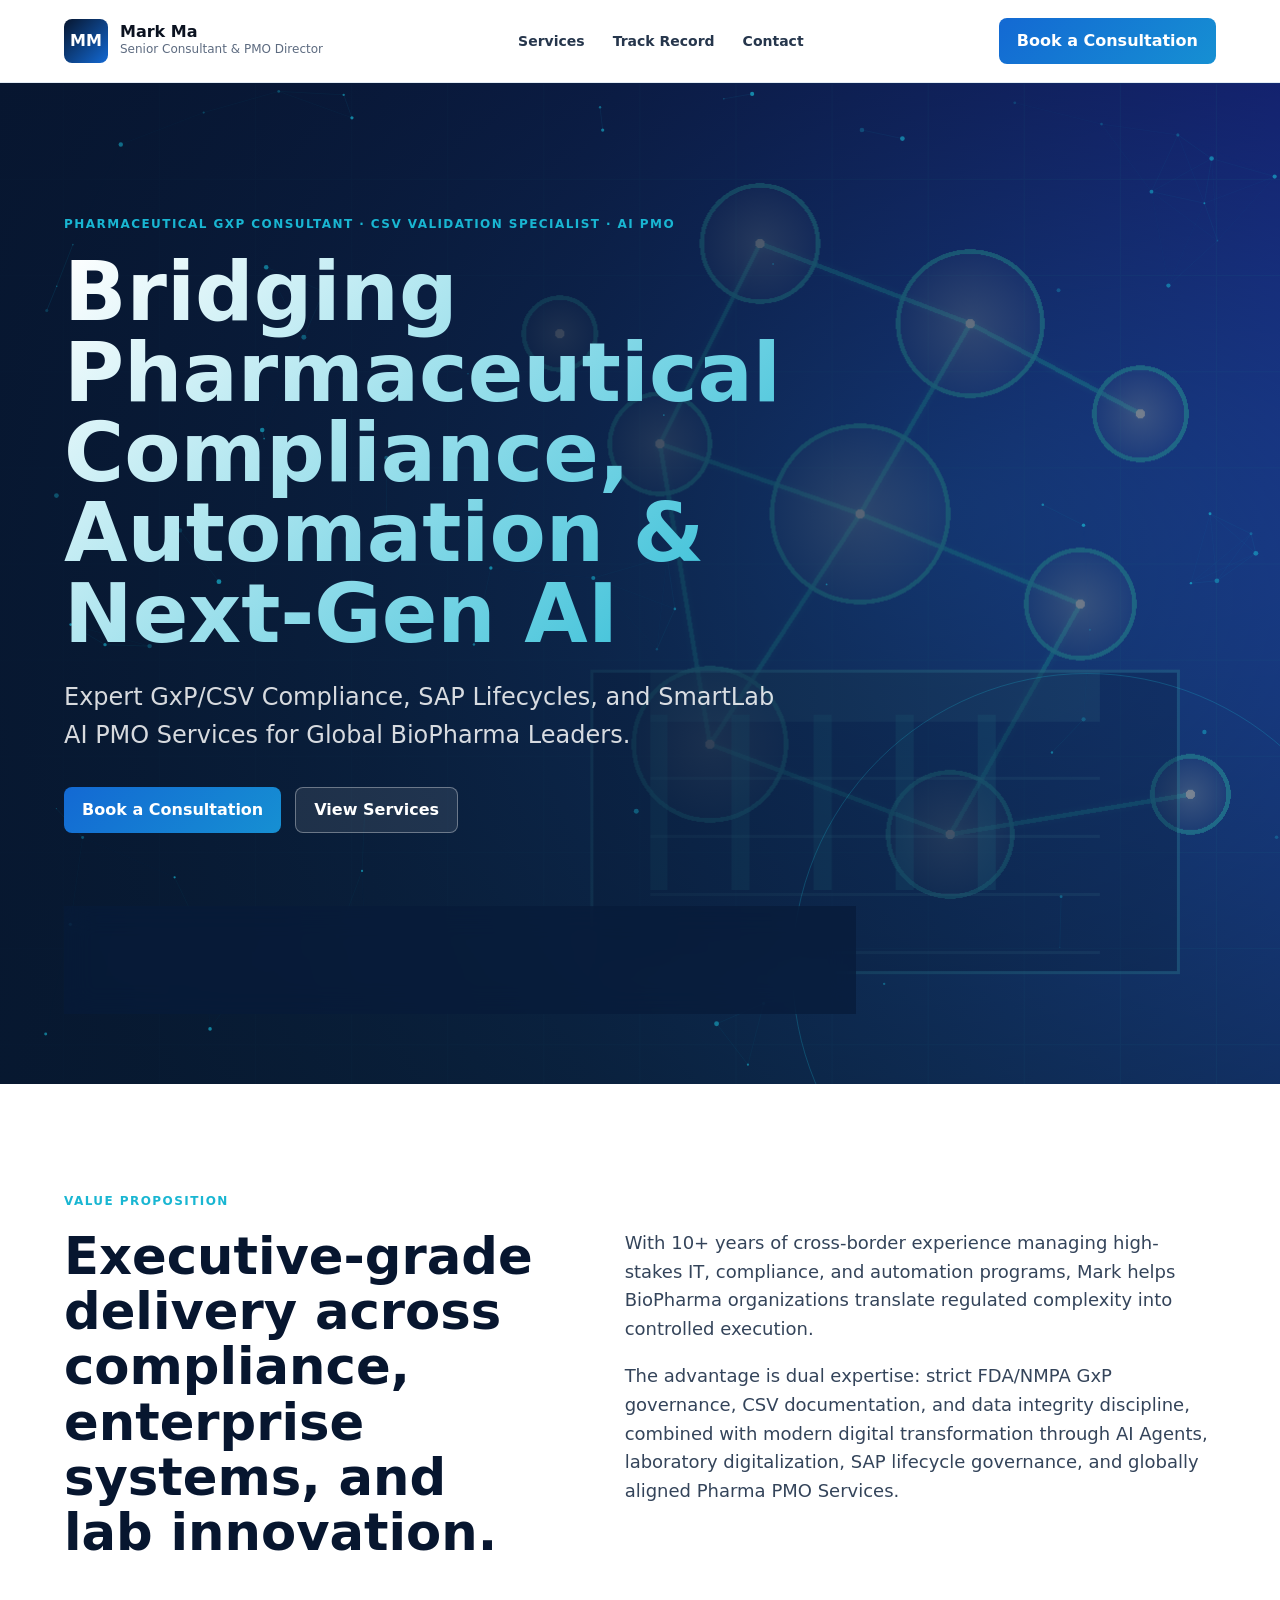
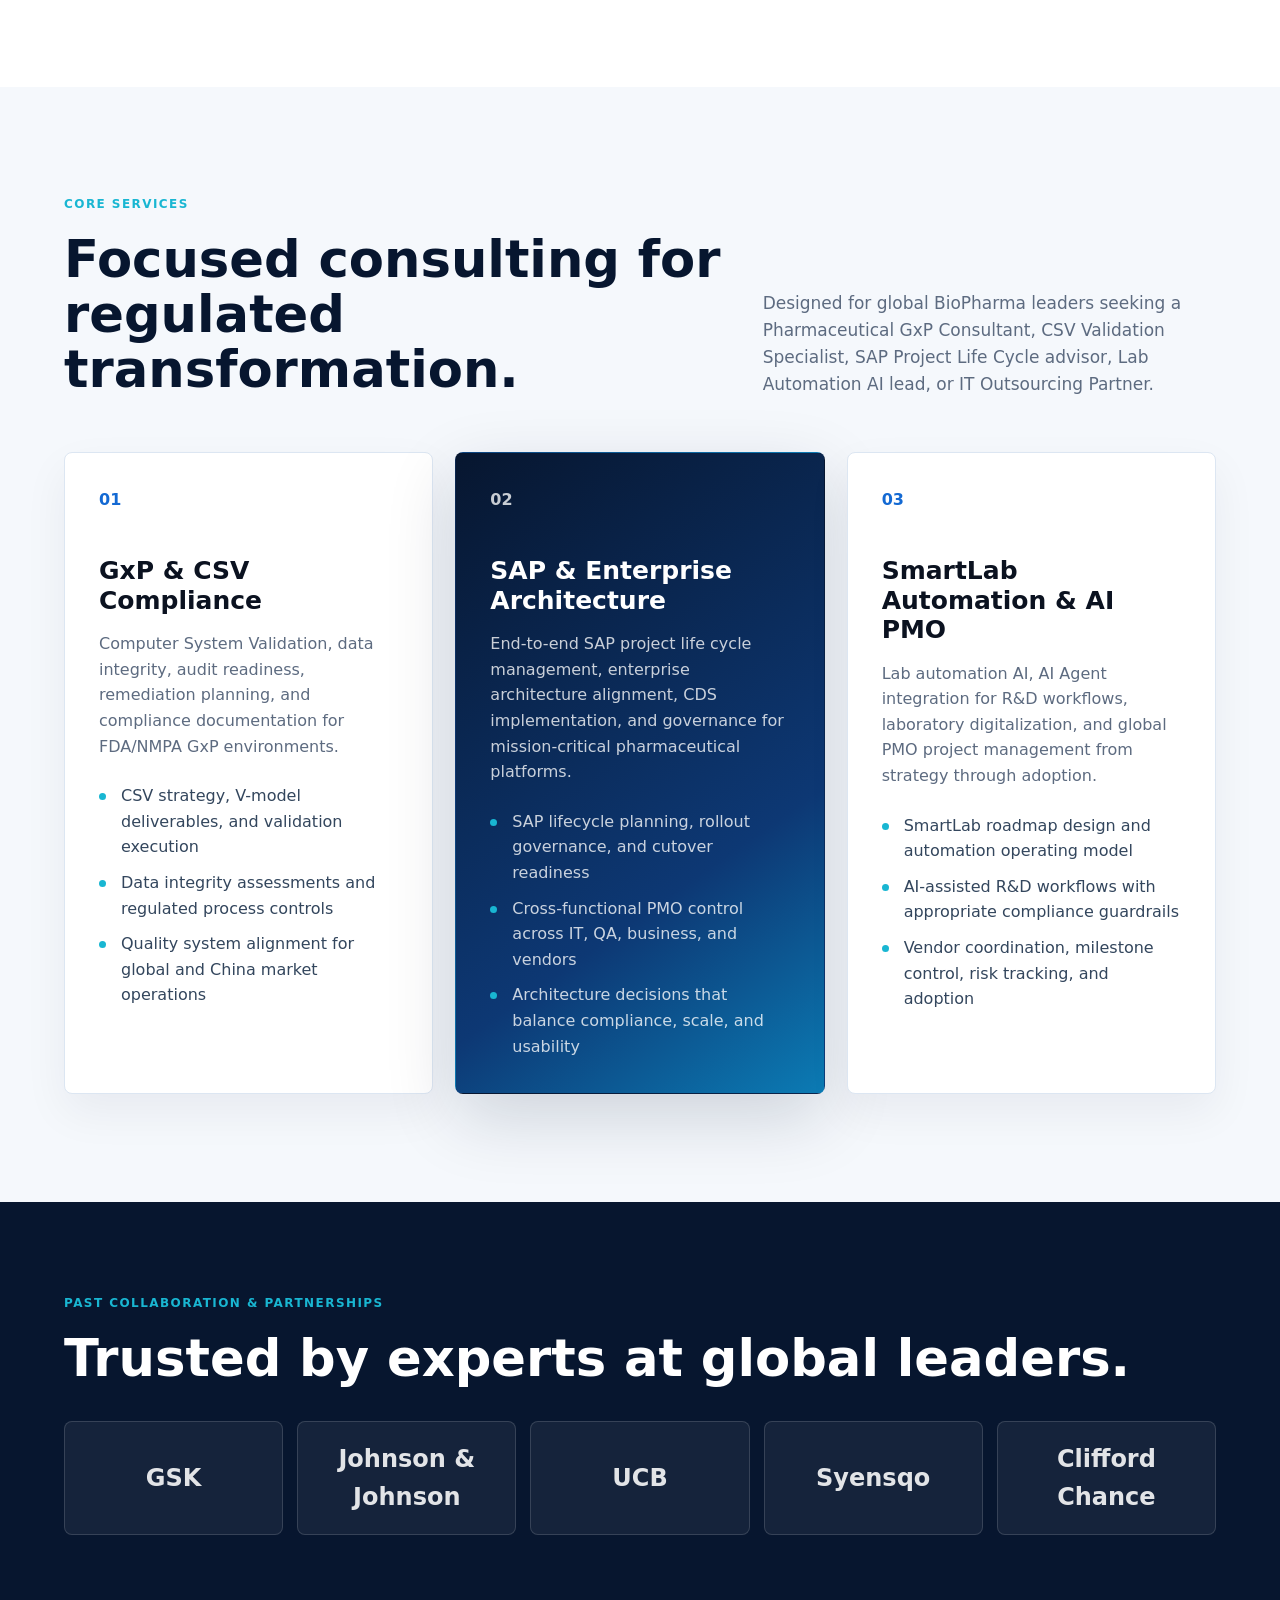
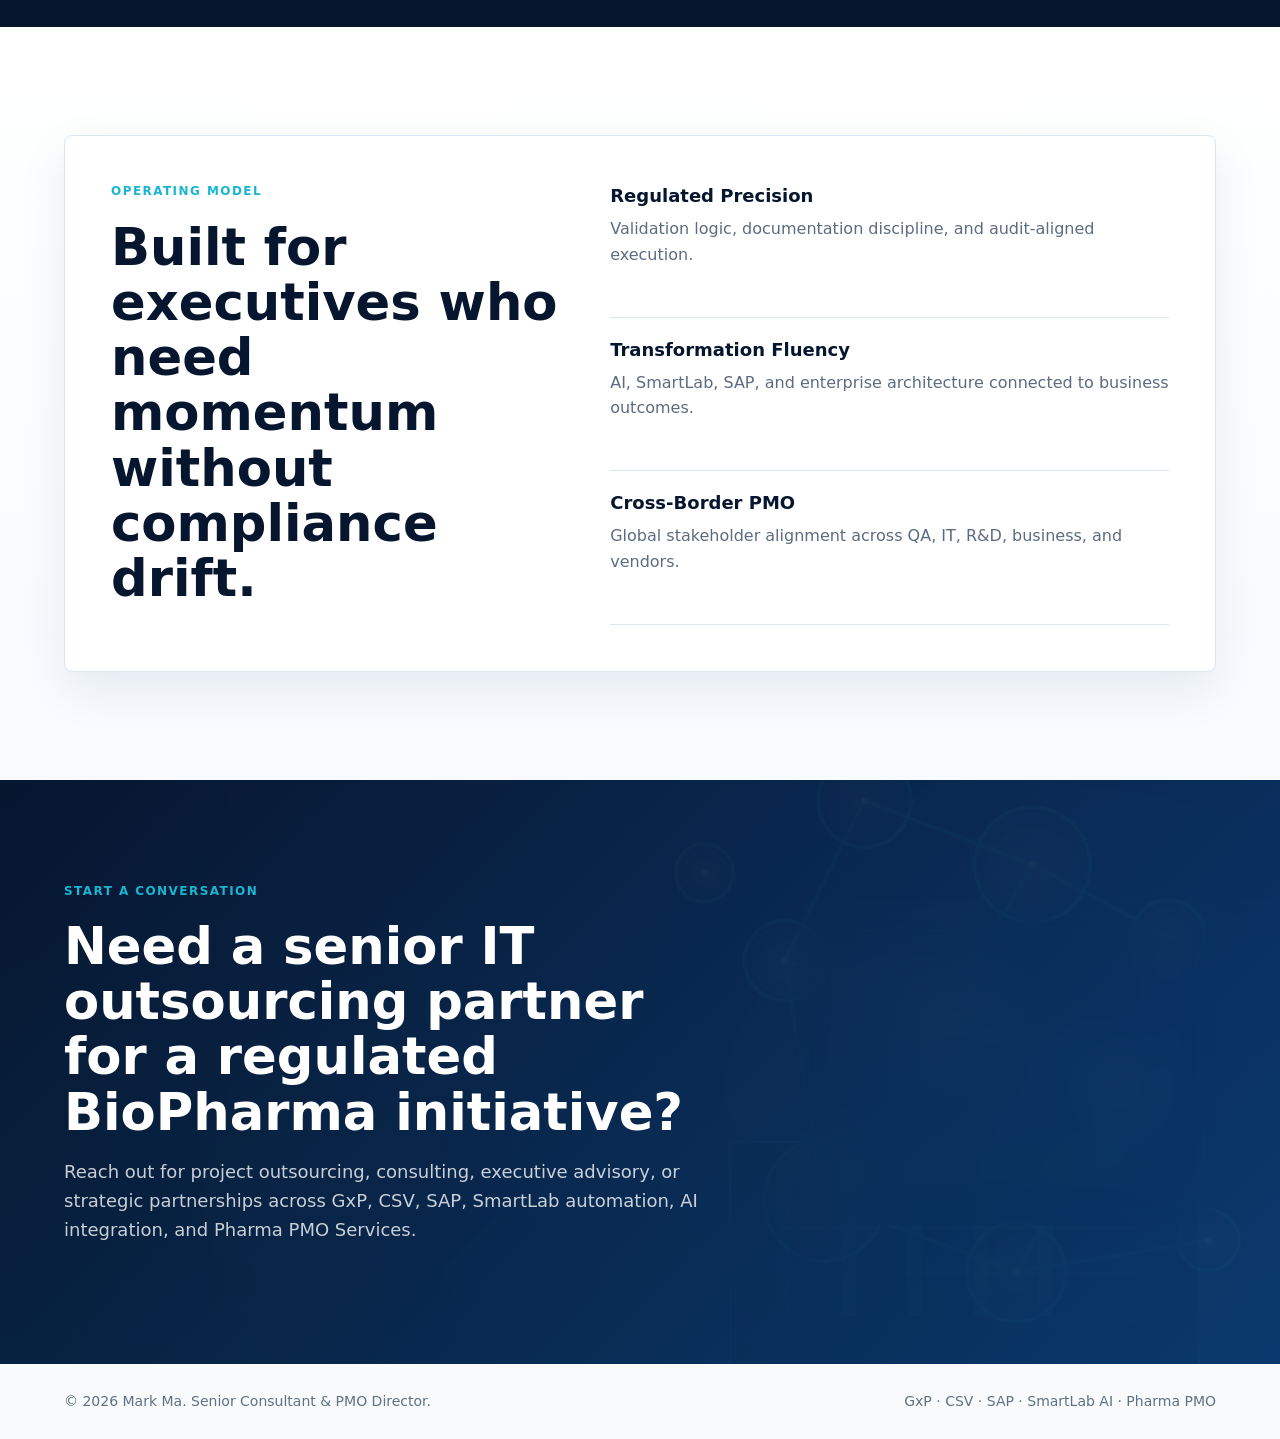
==== commit dde9109d: "Add Google Search Console verification" ====
--- a/index.html
+++ b/index.html
@@ -29,6 +29,7 @@
     <meta name="twitter:description" content="Expert GxP/CSV Compliance, SAP Lifecycles, and SmartLab AI PMO Services." />
     <meta name="twitter:image" content="/assets/hero-lab.png" />
     <meta name="theme-color" content="#07162f" />
+    <meta name="google-site-verification" content="1vQgkWJ5fA-ZS8AKBYM-wUA8U-LU5tYf1YLGHgV7a9M" />
     <meta name="geo.region" content="CN-GD" />
     <meta name="geo.placename" content="Shenzhen" />
     <meta name="geo.position" content="22.5431;114.0579" />
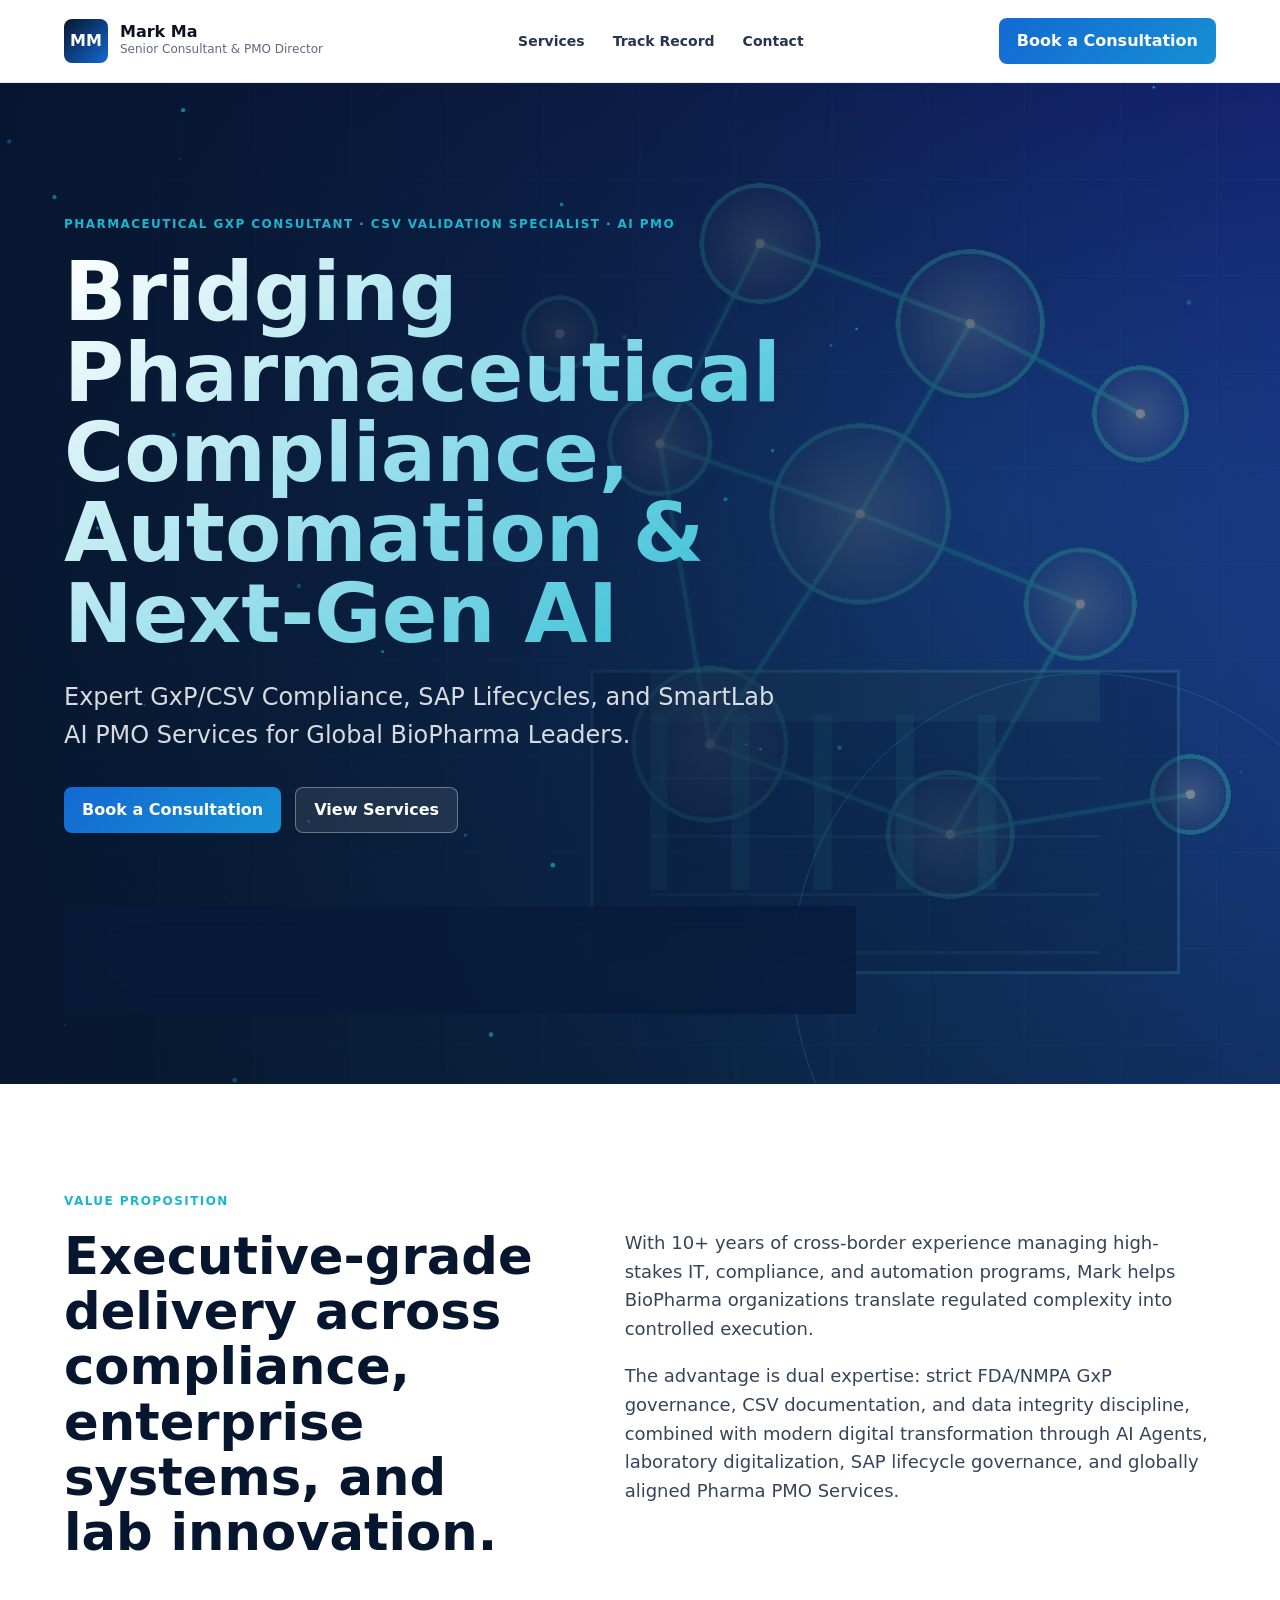
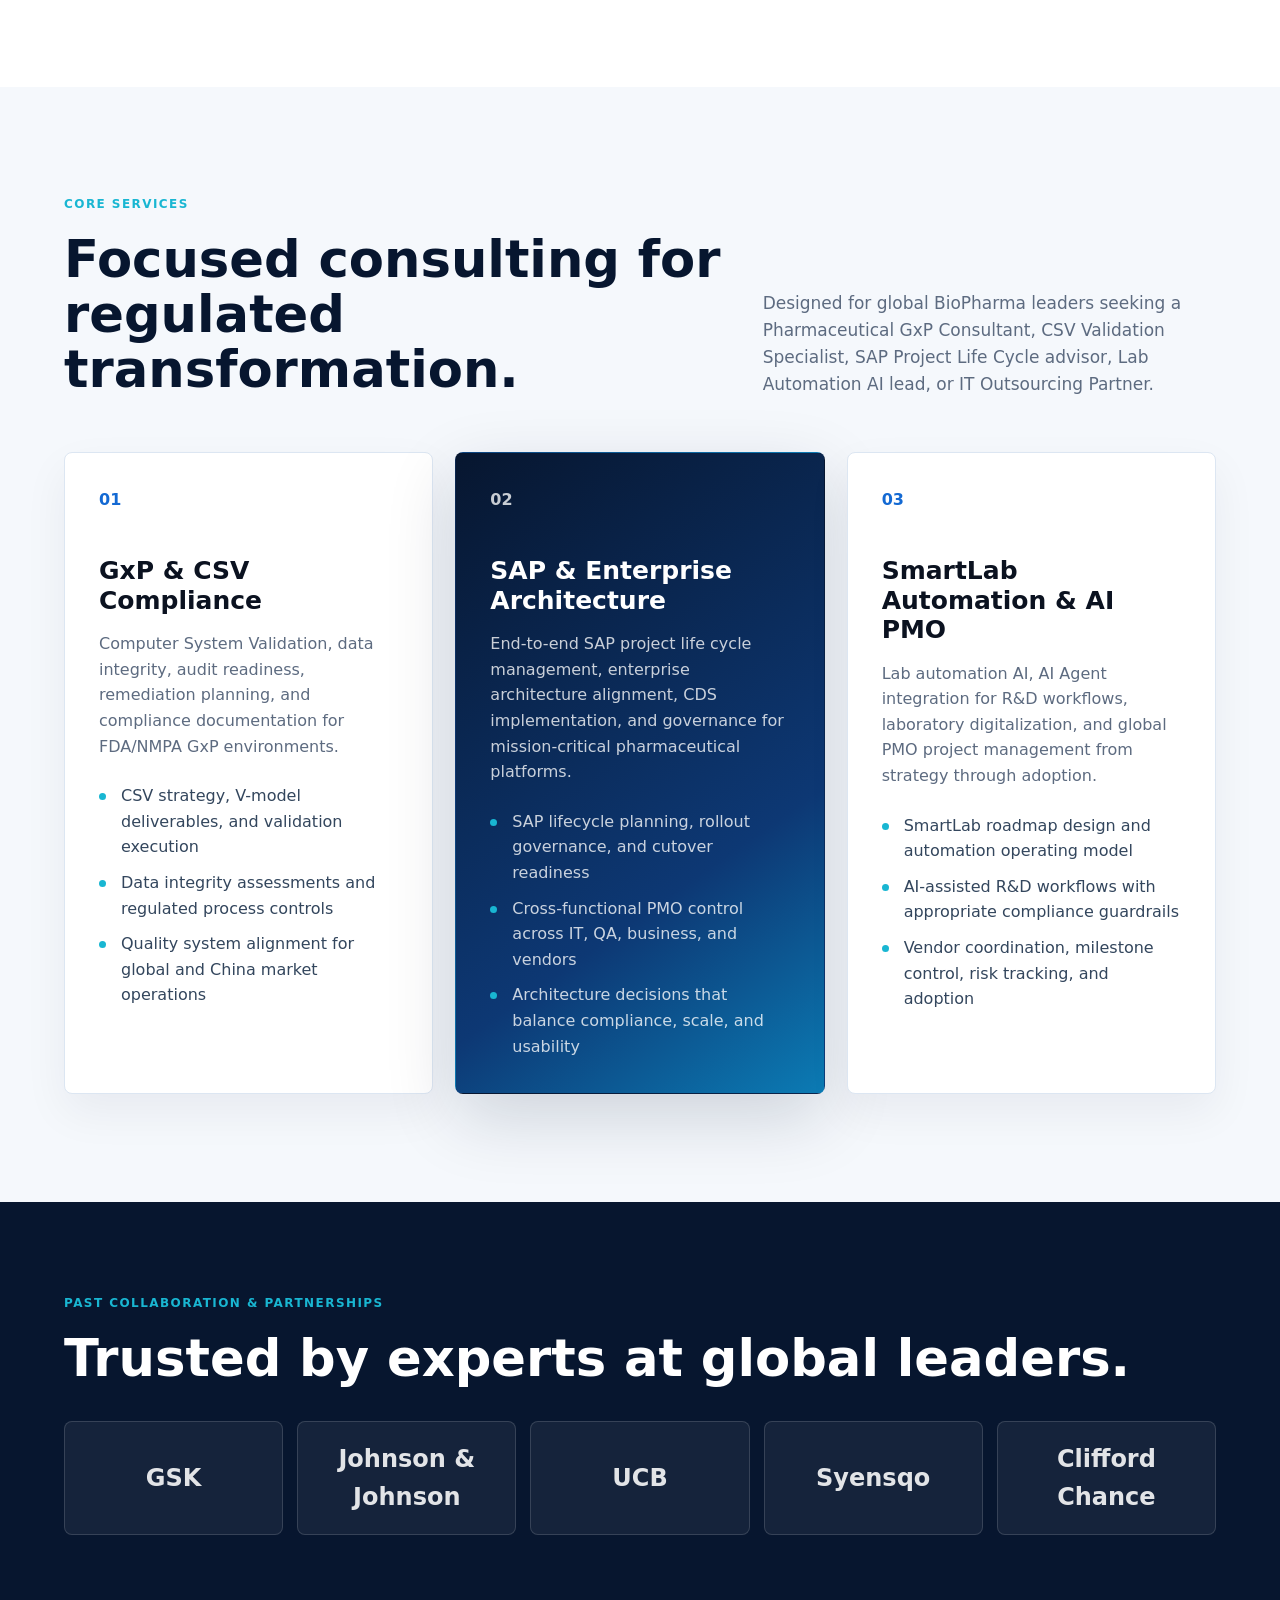
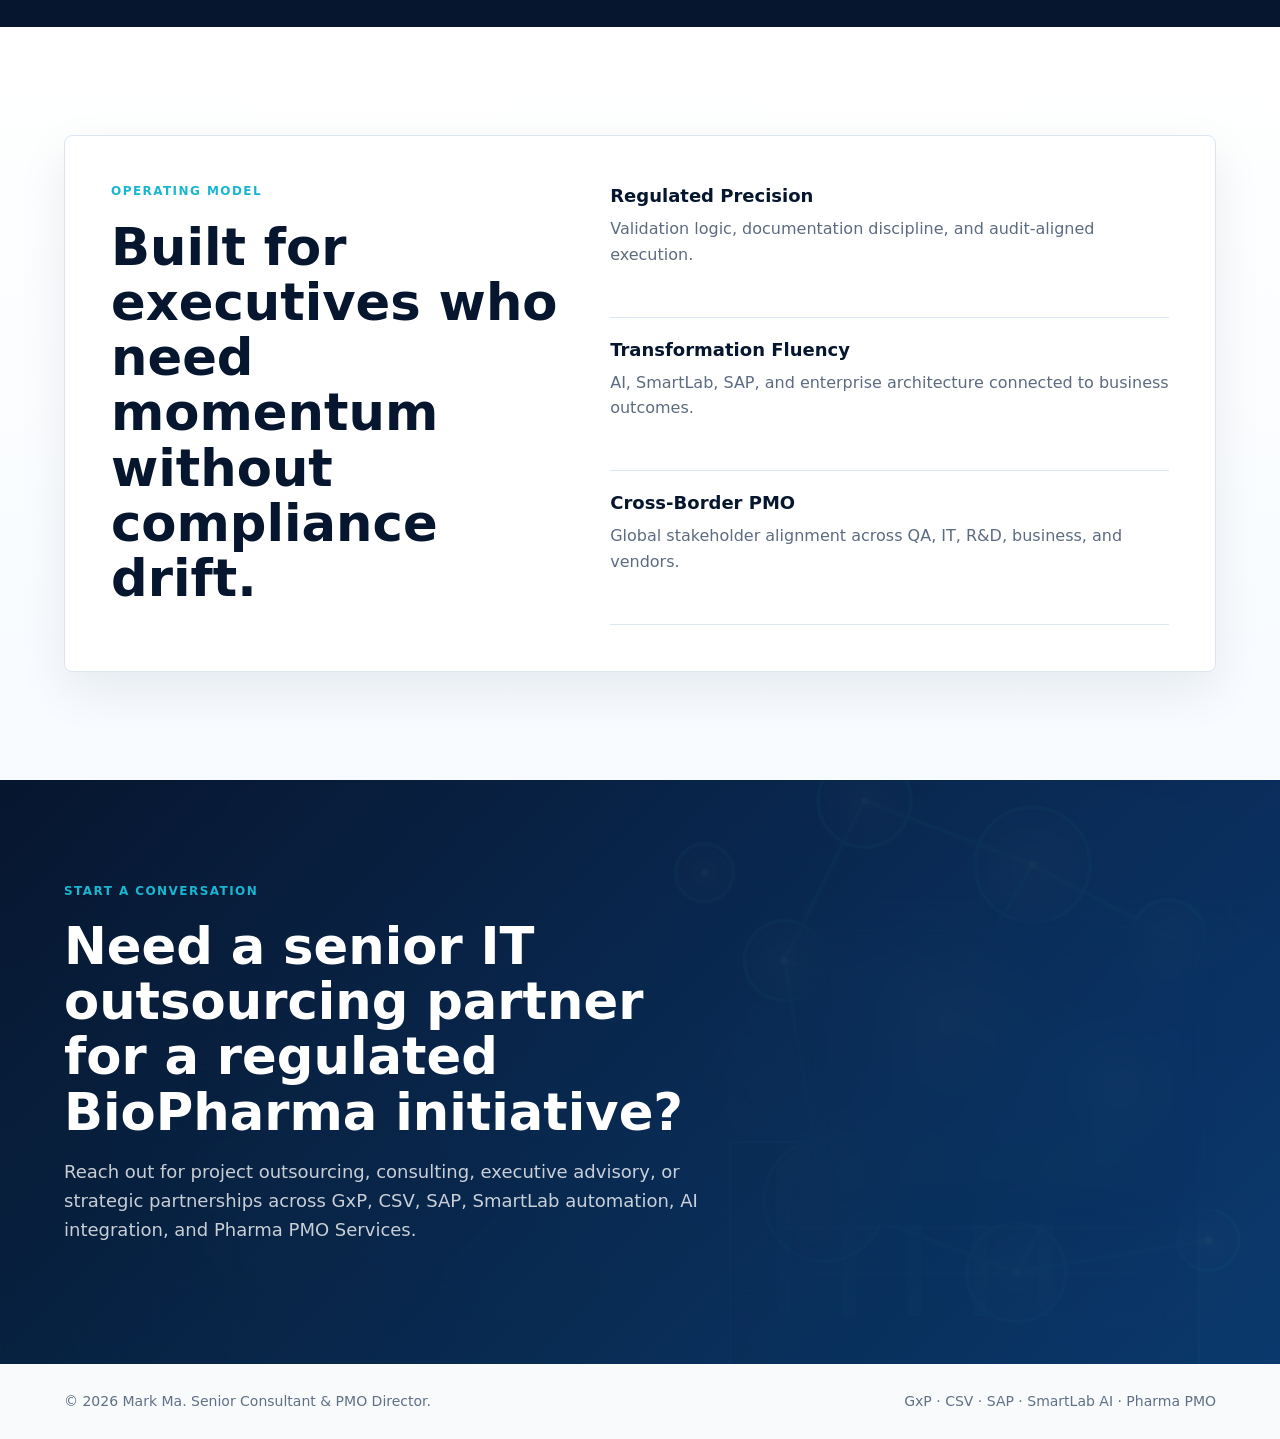
==== commit a7274e61: "Performance: optimize image to JPEG, reduce particles, add caching" ====
--- a/index.html
+++ b/index.html
@@ -20,14 +20,14 @@
       property="og:description"
       content="Expert GxP/CSV Compliance, SAP Lifecycles, and SmartLab AI PMO Services for Global BioPharma Leaders."
     />
-    <meta property="og:image" content="/assets/hero-lab.png" />
+    <meta property="og:image" content="https://mark-ma.vercel.app/assets/hero-lab.jpg" />
     <meta property="og:url" content="https://mark-ma.vercel.app/" />
     <meta property="og:site_name" content="Mark Ma Consulting" />
     <meta property="og:locale" content="en_US" />
     <meta name="twitter:card" content="summary_large_image" />
     <meta name="twitter:title" content="Mark Ma | Senior Pharmaceutical GxP Consultant" />
     <meta name="twitter:description" content="Expert GxP/CSV Compliance, SAP Lifecycles, and SmartLab AI PMO Services." />
-    <meta name="twitter:image" content="/assets/hero-lab.png" />
+    <meta name="twitter:image" content="https://mark-ma.vercel.app/assets/hero-lab.jpg" />
     <meta name="theme-color" content="#07162f" />
     <meta name="google-site-verification" content="1vQgkWJ5fA-ZS8AKBYM-wUA8U-LU5tYf1YLGHgV7a9M" />
     <meta name="geo.region" content="CN-GD" />
@@ -35,6 +35,9 @@
     <meta name="geo.position" content="22.5431;114.0579" />
     <meta name="ICBM" content="22.5431, 114.0579" />
     <link rel="canonical" href="https://mark-ma.vercel.app/" />
+    <link rel="preload" href="/assets/hero-lab.jpg" as="image" />
+    <link rel="preconnect" href="https://fonts.googleapis.com" />
+    <link rel="preconnect" href="https://fonts.gstatic.com" crossorigin />
     <link rel="stylesheet" href="/styles.css" />
     <script type="application/ld+json">
       {
@@ -321,7 +324,7 @@
           }
         }
         
-        for (let i = 0; i < 80; i++) {
+        for (let i = 0; i < 40; i++) {
           particles.push(new Particle());
         }
         
@@ -337,11 +340,11 @@
               const dx = particles[i].x - particles[j].x;
               const dy = particles[i].y - particles[j].y;
               const dist = Math.sqrt(dx * dx + dy * dy);
-              if (dist < 120) {
+              if (dist < 80) {
                 ctx.beginPath();
                 ctx.moveTo(particles[i].x, particles[i].y);
                 ctx.lineTo(particles[j].x, particles[j].y);
-                ctx.strokeStyle = `rgba(25, 182, 210, ${0.1 * (1 - dist / 120)})`;
+                ctx.strokeStyle = `rgba(25, 182, 210, ${0.08 * (1 - dist / 80)})`;
                 ctx.stroke();
               }
             }
--- a/styles.css
+++ b/styles.css
@@ -185,7 +185,7 @@
   inset: 0;
   background:
     linear-gradient(90deg, rgba(7, 22, 47, 0.95) 0%, rgba(7, 22, 47, 0.78) 46%, rgba(7, 22, 47, 0.48) 100%),
-    url("/assets/hero-lab.png") center right / cover no-repeat;
+    url("/assets/hero-lab.jpg") center right / cover no-repeat;
 }
 
 .hero::after {
@@ -505,7 +505,7 @@
   color: var(--white);
   background:
     linear-gradient(135deg, rgba(7, 22, 47, 0.96), rgba(9, 55, 105, 0.94)),
-    url("/assets/hero-lab.png") center / cover no-repeat;
+    url("/assets/hero-lab.jpg") center / cover no-repeat;
 }
 
 .contact-section h2 {
